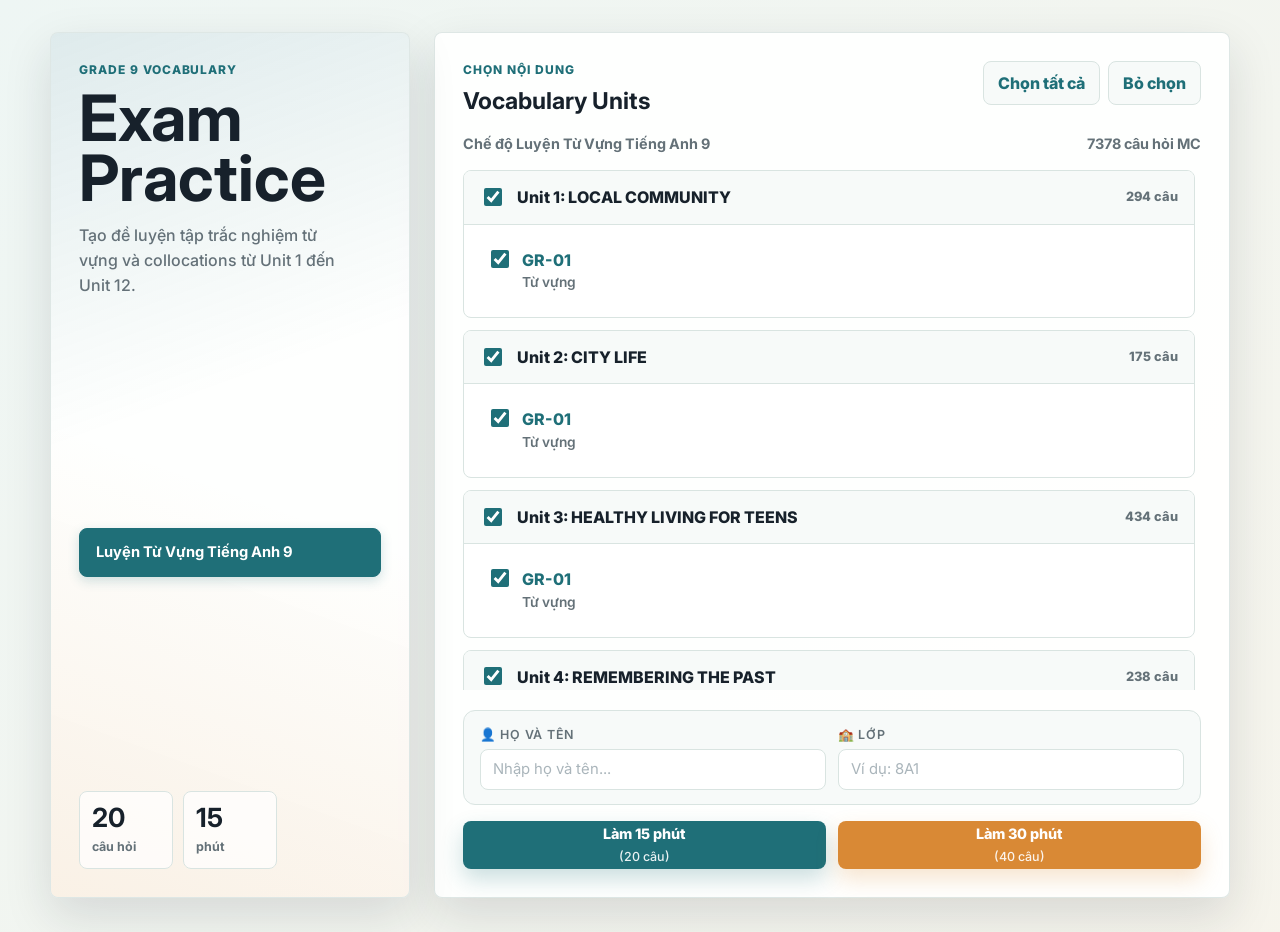
==== index.html @ fa576ea7 "Add files via upload" ====
<!DOCTYPE html>
<html lang="vi" translate="no">
<head>
    <meta charset="UTF-8">
    <meta name="viewport" content="width=device-width, initial-scale=1.0">
    <meta name="google" content="notranslate">
    <title>Exam Practice</title>
    <link rel="preconnect" href="https://fonts.googleapis.com">
    <link rel="preconnect" href="https://fonts.gstatic.com" crossorigin>
    <link href="https://fonts.googleapis.com/css2?family=Inter:wght@400;500;600;700;800&display=swap" rel="stylesheet">
    <link rel="stylesheet" href="style.css?v=20260519-round-scoring-v2">
</head>
<body>
    <main class="app-shell">
        <section class="brand-panel">
            <div>
                <p id="brand-eyebrow" class="eyebrow">Grade 8 English</p>
                <h1>Exam Practice</h1>
                <p id="brand-subtitle" class="subtitle">Đang tải cấu hình bộ đề...</p>
            </div>
            
            <div id="dataset-selector" class="mode-selector">
                <!-- Nút chọn bộ đề sẽ được render tự động bằng JS -->
            </div>
            
            <div class="stats-strip" aria-label="Thông tin đề luyện tập">
                <div>
                    <strong id="stat-questions">20</strong>
                    <span>câu hỏi</span>
                </div>
                <div id="reading-stat">
                    <strong id="stat-readings">2</strong>
                    <span>bài đọc</span>
                </div>
                <div>
                    <strong id="stat-duration">15</strong>
                    <span>phút</span>
                </div>
            </div>
        </section>



        <section class="workspace-panel">
            <div id="setup-screen" class="screen setup-screen">
                <div class="panel-heading">
                    <div>
                        <p class="eyebrow">Chọn nội dung</p>
                        <h2 id="setup-title">Grammar Points</h2>
                    </div>
                    <div class="selection-actions" aria-label="Thao tác chọn nhanh">
                        <button id="select-all-btn" class="ghost-btn" type="button">Chọn tất cả</button>
                        <button id="clear-all-btn" class="ghost-btn" type="button">Bỏ chọn</button>
                    </div>
                </div>

                <div class="selection-summary">
                    <span id="selection-count">Đang tải danh sách...</span>
                    <span id="question-pool-count"></span>
                </div>

                <div id="unified-selector" class="unified-selector" aria-live="polite"></div>

                <div class="student-info-form">
                    <div class="student-info-field">
                        <label for="student-name">👤 Họ và tên</label>
                        <input type="text" id="student-name" placeholder="Nhập họ và tên..." autocomplete="off" maxlength="80">
                    </div>
                    <div class="student-info-field">
                        <label for="student-class">🏫 Lớp</label>
                        <input type="text" id="student-class" placeholder="Ví dụ: 8A1" autocomplete="off" maxlength="20">
                    </div>
                </div>

                <div style="display: flex; gap: 12px; margin-top: 16px; width: 100%;">
                    <button id="start-15-btn" class="primary-btn" type="button" style="flex: 1; padding: 0 10px; font-size: 0.9rem; min-height: 48px; border-radius: 8px; font-weight: 800;">Làm 15 phút<br><span style="font-size: 0.78rem; font-weight: 500; opacity: 0.9;">(20 câu)</span></button>
                    <button id="start-30-btn" class="primary-btn" type="button" style="flex: 1; padding: 0 10px; font-size: 0.9rem; min-height: 48px; border-radius: 8px; font-weight: 800; background: var(--accent); box-shadow: 0 10px 22px rgb(217 137 53 / 0.23);">Làm 30 phút<br><span style="font-size: 0.78rem; font-weight: 500; opacity: 0.9;">(40 câu)</span></button>
                </div>
            </div>

            <div id="exam-screen" class="screen exam-screen" hidden>
                <div class="exam-topbar">
                    <div>
                        <p class="eyebrow">Đang làm bài</p>
                        <h2 id="exam-title">Làm bài</h2>
                    </div>
                    <div class="exam-status">
                        <div id="timer-badge" class="timer-badge">20:00</div>
                        <div id="answered-badge" class="answered-badge">0/20 đã trả lời</div>
                    </div>
                </div>

                <div class="progress-bar" aria-hidden="true">
                    <div id="progress-fill" class="progress-fill"></div>
                </div>

                <div id="question-nav" class="question-nav" aria-label="Danh sách câu hỏi"></div>

                <article id="reading-area" class="reading-context" hidden></article>

                <article class="question-card">
                    <p id="question-meta" class="question-meta"></p>
                    <div id="question-instruction" style="font-style: italic; color: #4b5563; margin-bottom: 15px; font-weight: 500; display: none;"></div>
                    <h3 id="question-text" class="question-text">Loading question...</h3>
                    <img id="question-img" style="max-width: 100%; border-radius: 8px; margin: 15px 0; display: none;" />
                    <div id="options-list" class="options-list"></div>
                </article>

                <div class="nav-footer">
                    <button id="prev-btn" class="secondary-btn" type="button">Previous</button>
                    <div id="q-counter" class="q-counter" aria-hidden="true">1 / 20</div>
                    <button id="next-btn" class="secondary-btn" type="button">Next</button>
                    <button id="submit-btn" class="primary-btn submit-btn" type="button" hidden>Nộp bài</button>
                </div>
            </div>

            <div id="result-screen" class="screen result-screen" hidden>
                <div class="result-hero">
                    <p class="eyebrow">Kết quả</p>
                    <h2>Exam Completed</h2>

                    <div id="result-student-card" class="result-student-card">
                        <div class="result-student-row">
                            <span class="result-student-icon">👤</span>
                            <span id="result-student-name" class="result-student-value">—</span>
                        </div>
                        <div class="result-student-row">
                            <span class="result-student-icon">🏫</span>
                            <span id="result-student-class" class="result-student-value">—</span>
                        </div>
                        <div class="result-meta-row">
                            <span id="result-datetime">—</span>
                            <span class="result-sep">·</span>
                            <span>Thời gian làm bài: <strong id="result-duration">—</strong></span>
                        </div>
                    </div>

                    <div class="score-circle">
                        <span id="final-score" class="score-value">0</span>
                        <span id="score-label-text" class="score-label">Đúng 0 câu</span>
                    </div>
                    <div id="result-attempt-summary" class="result-attempt-summary" aria-live="polite"></div>
                    <p id="result-msg" class="result-msg"></p>
                    <button id="new-exam-btn" class="primary-btn" type="button">Làm đề mới</button>
                </div>

                <section class="review-section">
                    <div class="panel-heading">
                        <div>
                            <p class="eyebrow">Xem lại</p>
                            <h2>Đáp án và giải thích</h2>
                        </div>
                    </div>
                    <div id="review-list" class="review-list"></div>
                </section>
            </div>
        </section>
    </main>

    <!-- Modal Cảnh báo gian lận (Tab switch detection warning) -->
    <div id="cheat-modal" class="modal-overlay" style="display: none;">
        <div class="modal-card">
            <div class="modal-icon">⚠️</div>
            <h2>Phát hiện chuyển Tab!</h2>
            <p>Hệ thống phát hiện bạn đã rời khỏi màn hình làm bài thi.</p>
            <p class="modal-sub">Để bảo đảm tính khách quan, bài thi hiện tại đã bị hủy. Nhấn nút bên dưới để nhận đề thi mới.</p>
            <button id="cheat-reset-btn" class="primary-btn" type="button" style="width: 100%; min-height: 48px; font-weight: 800;">Bốc đề mới & Làm lại</button>
        </div>
    </div>

    <script src="app.js?v=20260519-round-scoring-v2"></script>
</body>
</html>
---- style.css ----
:root {
    --bg: #eef6f4;
    --surface: #ffffff;
    --surface-soft: #f7faf9;
    --ink: #17212b;
    --muted: #647178;
    --primary: #1f6f78;
    --primary-dark: #15555c;
    --accent: #d98935;
    --success: #16865c;
    --danger: #c24135;
    --border: #d9e4e1;
    --shadow: 0 18px 48px rgb(23 33 43 / 0.13);
}

* {
    box-sizing: border-box;
}

u {
    text-decoration: underline;
    text-underline-offset: 3px;
}

body {
    margin: 0;
    min-height: 100vh;
    font-family: Inter, system-ui, -apple-system, BlinkMacSystemFont, "Segoe UI", sans-serif;
    background:
        linear-gradient(135deg, rgb(238 246 244 / 0.92), rgb(247 244 235 / 0.88)),
        var(--bg);
    color: var(--ink);
    line-height: 1.55;
    -webkit-text-size-adjust: 100%;
}

button,
input {
    font: inherit;
}

button {
    border: 0;
}

.app-shell {
    width: min(1180px, calc(100% - 32px));
    margin: 32px auto;
    display: grid;
    grid-template-columns: minmax(280px, 360px) minmax(0, 1fr);
    gap: 24px;
}

.brand-panel,
.workspace-panel {
    background: rgb(255 255 255 / 0.92);
    border: 1px solid rgb(217 228 225 / 0.86);
    box-shadow: var(--shadow);
}

.brand-panel {
    position: sticky;
    top: 24px;
    min-height: 560px;
    border-radius: 8px;
    padding: 28px;
    display: flex;
    flex-direction: column;
    justify-content: space-between;
    overflow: hidden;
}

.brand-panel::before {
    content: "";
    position: absolute;
    inset: 0;
    background:
        linear-gradient(160deg, rgb(31 111 120 / 0.14), transparent 42%),
        linear-gradient(20deg, rgb(217 137 53 / 0.12), transparent 48%);
    pointer-events: none;
}

.brand-panel > * {
    position: relative;
}

.eyebrow {
    margin: 0 0 8px;
    color: var(--primary);
    font-size: 0.75rem;
    font-weight: 800;
    letter-spacing: 0.08em;
    text-transform: uppercase;
}

h1,
h2,
h3,
p {
    margin-top: 0;
}

h1 {
    margin-bottom: 14px;
    font-size: clamp(2.4rem, 5vw, 4rem);
    line-height: 0.95;
    letter-spacing: 0;
}

h2 {
    margin-bottom: 0;
    font-size: 1.45rem;
    line-height: 1.2;
}

.subtitle {
    max-width: 28ch;
    color: var(--muted);
    font-weight: 500;
}

.stats-strip {
    display: grid;
    grid-template-columns: repeat(3, 1fr);
    gap: 10px;
}

.stats-strip div {
    border: 1px solid var(--border);
    background: rgb(255 255 255 / 0.72);
    border-radius: 8px;
    padding: 12px;
}

.stats-strip strong {
    display: block;
    font-size: 1.65rem;
    line-height: 1;
}

.stats-strip span {
    display: block;
    margin-top: 6px;
    color: var(--muted);
    font-size: 0.78rem;
    font-weight: 700;
}

.workspace-panel {
    border-radius: 8px;
    min-height: 640px;
}

.screen {
    padding: 28px;
}

.panel-heading,
.exam-topbar {
    display: flex;
    align-items: flex-start;
    justify-content: space-between;
    gap: 18px;
    margin-bottom: 18px;
}

.selection-actions {
    display: flex;
    gap: 8px;
    flex-wrap: wrap;
    justify-content: flex-end;
}

.ghost-btn,
.secondary-btn,
.primary-btn {
    min-height: 44px;
    border-radius: 8px;
    cursor: pointer;
    font-weight: 800;
    transition: transform 0.18s ease, box-shadow 0.18s ease, background 0.18s ease, border-color 0.18s ease;
}

.ghost-btn {
    padding: 0 14px;
    background: var(--surface-soft);
    color: var(--primary);
    border: 1px solid var(--border);
}

.secondary-btn {
    padding: 0 18px;
    color: var(--ink);
    background: var(--surface);
    border: 1px solid var(--border);
}

.primary-btn {
    width: 100%;
    padding: 0 22px;
    color: #fff;
    background: var(--primary);
    box-shadow: 0 10px 22px rgb(31 111 120 / 0.23);
}

.primary-btn:disabled {
    cursor: not-allowed;
    opacity: 0.6;
}

.primary-btn:hover,
.secondary-btn:hover,
.ghost-btn:hover {
    transform: translateY(-1px);
}

.primary-btn:hover {
    background: var(--primary-dark);
}

.mode-selector {
    display: grid;
    grid-template-columns: 1fr;
    gap: 10px;
    margin-top: 1.5rem;
    margin-bottom: 1.5rem;
    width: 100%;
}

.dataset-btn {
    width: 100%;
    padding: 12px 16px;
    font-size: 0.92rem;
    font-weight: 700;
    text-align: left;
    border-radius: 8px;
    border: 1px solid var(--border);
    background: var(--surface);
    color: var(--ink);
    cursor: pointer;
    transition: all 0.2s cubic-bezier(0.4, 0, 0.2, 1);
    box-shadow: 0 2px 4px rgb(0 0 0 / 0.02);
}

.dataset-btn:hover {
    background: var(--surface-soft);
    border-color: var(--primary);
    transform: translateX(3px) !important;
}

.dataset-btn.active {
    background: var(--primary) !important;
    color: #ffffff !important;
    border-color: var(--primary) !important;
    box-shadow: 0 4px 12px rgb(31 111 120 / 0.2) !important;
}

#start-30-btn:hover {
    background: #c37624 !important;
}

.selection-summary {
    display: flex;
    align-items: center;
    justify-content: space-between;
    gap: 12px;
    margin-bottom: 14px;
    color: var(--muted);
    font-size: 0.9rem;
    font-weight: 700;
}

.unified-selector {
    max-height: 520px;
    overflow-y: auto;
    display: grid;
    gap: 12px;
    margin-bottom: 18px;
    padding-right: 6px;
}

.unit-group {
    border: 1px solid var(--border);
    border-radius: 8px;
    background: var(--surface);
    overflow: hidden;
}

.unit-header {
    display: grid;
    grid-template-columns: auto 1fr auto;
    gap: 12px;
    align-items: center;
    padding: 14px 16px;
    background: var(--surface-soft);
    border-bottom: 1px solid var(--border);
}

.unit-title {
    font-weight: 800;
}

.unit-count {
    color: var(--muted);
    font-size: 0.8rem;
    font-weight: 800;
}

.gr-list {
    display: grid;
    grid-template-columns: repeat(2, minmax(0, 1fr));
    gap: 8px;
    padding: 12px;
}

.checkbox-item {
    display: grid;
    grid-template-columns: auto 1fr;
    gap: 10px;
    align-items: start;
    min-height: 52px;
    padding: 10px;
    border: 1px solid transparent;
    border-radius: 8px;
    cursor: pointer;
}

.checkbox-item:hover {
    background: #f5faf8;
    border-color: var(--border);
}

.checkbox-item input,
.unit-header input {
    width: 18px;
    height: 18px;
    margin-top: 2px;
    accent-color: var(--primary);
    cursor: pointer;
}

.gr-code {
    color: var(--primary);
    font-weight: 800;
}

.gr-name {
    display: block;
    color: var(--muted);
    font-size: 0.86rem;
    font-weight: 600;
}

.exam-screen[hidden],
.result-screen[hidden],
.reading-context[hidden],
.submit-btn[hidden] {
    display: none;
}

.answered-badge {
    flex: 0 0 auto;
    min-height: 40px;
    display: grid;
    place-items: center;
    padding: 0 14px;
    border-radius: 8px;
    background: #fff4e7;
    color: #935719;
    font-weight: 800;
}

.exam-status {
    display: flex;
    align-items: center;
    justify-content: flex-end;
    gap: 8px;
    flex-wrap: wrap;
}

.timer-badge {
    min-height: 40px;
    display: grid;
    place-items: center;
    padding: 0 14px;
    border-radius: 8px;
    background: #eaf6f4;
    color: var(--primary);
    font-weight: 900;
    font-variant-numeric: tabular-nums;
}

.timer-badge.timer-warning {
    background: #fff0ef;
    color: var(--danger);
}

.progress-bar {
    height: 10px;
    overflow: hidden;
    border-radius: 999px;
    background: #e6eeec;
}

.progress-fill {
    width: 0%;
    height: 100%;
    border-radius: inherit;
    background: linear-gradient(90deg, var(--primary), var(--accent));
    transition: width 0.25s ease;
}

.question-nav {
    display: none;
}

.question-nav-btn {
    flex: 0 0 44px;
    width: 44px;
    min-height: 44px;
    aspect-ratio: auto;
    border-radius: 8px;
    border: 1px solid var(--border);
    background: var(--surface);
    color: var(--muted);
    cursor: pointer;
    font-weight: 800;
    scroll-snap-align: center;
}

.question-nav-btn.active {
    background: var(--primary);
    color: #fff;
    border-color: var(--primary);
}

.question-nav-btn.answered:not(.active) {
    background: #e9f7f0;
    color: var(--success);
    border-color: #bfe8d5;
}

.question-nav-btn.bonus {
    border-style: dashed;
}

.reading-context {
    margin-bottom: 18px;
    padding: 16px;
    border-radius: 8px;
    border: 1px solid #eed9bd;
    background: #fff8ee;
    max-width: 100%;
    overflow-x: hidden;
}

.reading-context h3 {
    margin-bottom: 8px;
    font-size: 1rem;
}

.reading-context p {
    margin-bottom: 0;
    white-space: pre-wrap;
    color: #4c4033;
    overflow-wrap: anywhere;
    word-break: break-word;
}

.question-card {
    border: 1px solid var(--border);
    border-radius: 8px;
    padding: 22px;
    background: var(--surface);
    max-width: 100%;
    overflow-x: hidden;
}

.question-meta {
    margin-bottom: 8px;
    color: var(--muted);
    font-size: 0.85rem;
    font-weight: 800;
}

.question-text {
    margin-bottom: 18px;
    font-size: 1.25rem;
    overflow-wrap: anywhere;
}

.options-list {
    display: grid;
    gap: 10px;
}

.option-btn {
    width: 100%;
    display: grid;
    grid-template-columns: 40px 1fr;
    gap: 12px;
    align-items: center;
    min-height: 58px;
    padding: 10px 14px;
    border-radius: 8px;
    border: 1px solid var(--border);
    background: var(--surface-soft);
    color: var(--ink);
    text-align: left;
    cursor: pointer;
    -webkit-tap-highlight-color: transparent;
}

.option-btn:hover {
    border-color: var(--primary);
    background: #f1faf8;
}

.option-btn.selected {
    border-color: var(--primary);
    background: #eaf6f4;
    box-shadow: 0 0 0 2px rgb(31 111 120 / 0.12);
}

.option-label {
    width: 34px;
    height: 34px;
    display: grid;
    place-items: center;
    border-radius: 999px;
    background: #e4ecea;
    color: var(--primary);
    font-weight: 900;
}

.option-btn.selected .option-label {
    background: var(--primary);
    color: #fff;
}

.nav-footer {
    display: grid;
    grid-template-columns: minmax(110px, 1fr) auto minmax(110px, 1fr);
    gap: 12px;
    align-items: center;
    margin-top: 18px;
}

.q-counter {
    display: none;
}

.submit-btn {
    grid-column: 3;
}

.result-hero {
    text-align: center;
    padding-bottom: 28px;
    border-bottom: 1px solid var(--border);
}

.score-circle {
    width: 172px;
    height: 172px;
    display: flex;
    flex-direction: column;
    justify-content: center;
    align-items: center;
    gap: 4px;
    margin: 24px auto 16px;
    border-radius: 999px;
    border: 10px solid #dceee7;
    background: #f7fbfa;
    padding: 8px;
    box-sizing: border-box;
}

.score-value {
    font-size: 1.7rem;
    line-height: 1.1;
    font-weight: 900;
    color: var(--primary);
    text-align: center;
}

.score-label {
    color: var(--muted);
    font-size: 0.8rem;
    font-weight: 800;
    text-align: center;
}

.result-msg {
    color: var(--muted);
    font-weight: 700;
}

.result-attempt-summary {
    display: grid;
    gap: 8px;
    width: min(100%, 380px);
    margin: 0 auto 16px;
    text-align: left;
}

.result-attempt-summary div {
    display: flex;
    align-items: center;
    justify-content: space-between;
    gap: 12px;
    padding: 9px 12px;
    border: 1px solid var(--border);
    border-radius: 8px;
    background: var(--surface-soft);
}

.result-attempt-summary span {
    color: var(--muted);
    font-size: 0.86rem;
    font-weight: 700;
}

.result-attempt-summary strong {
    color: var(--primary);
    font-size: 0.95rem;
    font-weight: 900;
    text-align: right;
}

.score-ten {
    margin-bottom: 8px;
    color: var(--primary);
    font-size: 1.05rem;
    font-weight: 900;
}

.review-section {
    padding-top: 24px;
}

.review-list {
    display: grid;
    gap: 12px;
}

.review-item {
    border: 1px solid var(--border);
    border-radius: 8px;
    padding: 16px;
    background: var(--surface);
}

.review-item.correct {
    border-color: #bfe8d5;
}

.review-item.incorrect {
    border-color: #f1c2bd;
}

.review-item h3 {
    margin-bottom: 10px;
    font-size: 1rem;
}

.review-status {
    display: inline-flex;
    margin-bottom: 10px;
    padding: 4px 8px;
    border-radius: 999px;
    font-size: 0.78rem;
    font-weight: 900;
}

.review-item.correct .review-status {
    background: #e9f7f0;
    color: var(--success);
}

.review-item.incorrect .review-status {
    background: #fff0ef;
    color: var(--danger);
}

.review-item p {
    margin-bottom: 8px;
}

.review-item p:last-child {
    margin-bottom: 0;
}

.review-explain {
    color: var(--muted);
}

.review-reading {
    margin: 12px 0;
    padding: 12px;
    border: 1px solid #eed9bd;
    border-radius: 8px;
    background: #fff8ee;
}

.review-reading h4 {
    margin: 0 0 8px;
    font-size: 0.95rem;
}

.review-reading p {
    margin: 0;
    white-space: pre-wrap;
    color: #4c4033;
}

@media (max-width: 900px) {
    body.exam-active .brand-panel,
    body.result-active .brand-panel {
        display: none;
    }

    .app-shell {
        width: min(760px, calc(100% - 24px));
        grid-template-columns: 1fr;
        margin: 16px auto;
        gap: 14px;
    }

    .brand-panel {
        position: static;
        min-height: auto;
        display: grid;
        grid-template-columns: minmax(0, 1fr) minmax(260px, 320px);
        align-items: end;
        gap: 20px;
        padding: 24px;
    }

    h1 {
        max-width: 8ch;
        font-size: 3rem;
    }

    .subtitle {
        margin-bottom: 0;
    }

    .workspace-panel {
        min-height: auto;
    }

    .exam-screen.screen {
        padding: 20px 24px 92px;
        overflow-x: hidden;
    }

    .exam-topbar {
        display: grid;
        grid-template-columns: minmax(0, 1fr) auto;
        align-items: center;
        gap: 12px;
        margin-bottom: 12px;
    }

    .exam-topbar .eyebrow {
        margin-bottom: 4px;
        font-size: 0.66rem;
    }

    .exam-topbar h2 {
        font-size: 1.35rem;
    }

    .answered-badge,
    .timer-badge {
        min-height: 36px;
        padding: 0 12px;
        font-size: 0.9rem;
        white-space: nowrap;
    }

    .progress-bar {
        height: 8px;
    }

    .unified-selector {
        max-height: 58vh;
    }

    .question-nav {
        display: flex;
        grid-template-columns: none;
        overflow-x: auto;
        overscroll-behavior-x: contain;
        scroll-snap-type: x proximity;
        gap: 8px;
        margin: 12px 0;
        padding: 0 0 4px;
        scrollbar-width: none;
    }

    .question-nav::-webkit-scrollbar {
        display: none;
    }

    .question-nav-btn {
        flex: 0 0 44px;
        width: 44px;
        min-height: 44px;
        aspect-ratio: auto;
        scroll-snap-align: center;
    }

    .reading-context {
        margin-bottom: 12px;
        padding: 12px 14px;
        overflow-y: visible;
        font-size: 0.92rem;
        line-height: 1.48;
    }

    .reading-context h3 {
        margin-bottom: 6px;
        font-size: 0.95rem;
    }

    .question-card {
        padding: 16px;
    }

    .question-meta {
        margin-bottom: 6px;
        font-size: 0.78rem;
    }

    .question-text {
        margin-bottom: 14px;
        font-size: 1.1rem;
        line-height: 1.38;
    }

    .options-list {
        gap: 8px;
    }

    .option-btn {
        grid-template-columns: 36px 1fr;
        min-height: 52px;
        padding: 8px 12px;
        gap: 10px;
    }

    .option-label {
        width: 30px;
        height: 30px;
    }

    .nav-footer {
        position: fixed;
        bottom: 0;
        left: max(12px, calc((100vw - 760px) / 2));
        right: max(12px, calc((100vw - 760px) / 2));
        z-index: 4;
        grid-template-columns: minmax(90px, 1fr) auto minmax(90px, 1fr);
        margin: 0;
        padding: 10px 24px calc(10px + env(safe-area-inset-bottom));
        background: rgb(255 255 255 / 0.96);
        border-top: 1px solid var(--border);
        border-left: 1px solid var(--border);
        border-right: 1px solid var(--border);
        border-radius: 8px 8px 0 0;
        backdrop-filter: blur(10px);
    }

    .q-counter {
        min-width: 58px;
        text-align: center;
    }
}

@media (max-width: 640px) {
    .app-shell {
        width: 100%;
        margin: 0;
        gap: 0;
    }

    .brand-panel,
    .workspace-panel {
        border-radius: 0;
        border-left: 0;
        border-right: 0;
    }

    .brand-panel,
    .screen {
        padding: 18px 20px;
    }

    .brand-panel {
        display: grid;
        grid-template-columns: 1fr;
        gap: 16px;
        min-height: auto;
        box-shadow: none;
    }

    .workspace-panel {
        box-shadow: none;
    }

    .eyebrow {
        font-size: 0.68rem;
    }

    h1 {
        max-width: none;
        margin-bottom: 10px;
        font-size: 2.35rem;
        line-height: 1;
    }

    h2 {
        font-size: 1.35rem;
    }

    .subtitle {
        max-width: 34ch;
        margin-bottom: 0;
        font-size: 0.95rem;
    }

    .panel-heading,
    .exam-topbar,
    .selection-summary {
        display: grid;
    }

    .panel-heading,
    .exam-topbar {
        gap: 12px;
        margin-bottom: 14px;
    }

    .selection-actions {
        display: grid;
        grid-template-columns: 1fr 1fr;
        justify-content: stretch;
    }

    .selection-actions .ghost-btn {
        width: 100%;
        padding: 0 10px;
        white-space: normal;
    }

    .stats-strip {
        grid-template-columns: repeat(3, minmax(0, 1fr));
        gap: 8px;
    }

    .stats-strip div {
        min-width: 0;
        padding: 10px;
    }

    .stats-strip strong {
        font-size: 1.55rem;
    }

    .stats-strip span {
        font-size: 0.75rem;
        overflow-wrap: anywhere;
    }

    .gr-list {
        grid-template-columns: 1fr;
    }

    .selection-summary {
        gap: 6px;
        font-size: 0.86rem;
    }

    .unified-selector {
        max-height: none;
        overflow: visible;
        padding-right: 0;
        gap: 10px;
    }

    .unit-header {
        grid-template-columns: auto 1fr;
        padding: 12px;
        gap: 10px;
    }

    .unit-count {
        grid-column: 2;
    }

    .checkbox-item {
        min-height: 48px;
        padding: 10px 8px;
    }

    .primary-btn,
    .secondary-btn,
    .ghost-btn {
        min-height: 48px;
    }

    #start-btn {
        position: sticky;
        bottom: 12px;
        z-index: 5;
        margin-top: 6px;
    }

    .setup-screen {
        padding-bottom: 88px;
    }

    .exam-screen.screen {
        padding: 12px 14px 82px;
    }

    .exam-topbar {
        grid-template-columns: 1fr;
        gap: 8px;
        margin-bottom: 10px;
    }

    .exam-topbar h2 {
        font-size: 1.25rem;
    }

    .exam-status {
        justify-content: flex-start;
    }

    .answered-badge,
    .timer-badge {
        width: auto;
        justify-self: start;
        min-height: 34px;
        padding: 0 10px;
        font-size: 0.86rem;
    }

    .progress-bar {
        height: 7px;
    }

    .question-nav {
        gap: 7px;
        margin: 10px -2px 12px;
        max-width: calc(100vw - 24px);
    }

    .question-nav-btn {
        flex-basis: 40px;
        width: 40px;
        min-height: 40px;
        border-radius: 7px;
    }

    .reading-context {
        margin-bottom: 10px;
        padding: 10px 12px;
        font-size: 0.88rem;
        line-height: 1.42;
    }

    .reading-context h3 {
        font-size: 0.9rem;
    }

    .question-card {
        padding: 12px;
    }

    .question-meta {
        margin-bottom: 4px;
        font-size: 0.76rem;
    }

    .question-text {
        margin-bottom: 10px;
        font-size: 1rem;
        line-height: 1.35;
    }

    .option-btn {
        grid-template-columns: 32px 1fr;
        min-height: 48px;
        padding: 8px 10px;
        gap: 8px;
    }

    .option-label {
        width: 28px;
        height: 28px;
        font-size: 0.82rem;
    }

    .nav-footer {
        grid-template-columns: minmax(86px, 1fr) auto minmax(86px, 1fr);
        position: fixed;
        bottom: 0;
        left: 0;
        right: 0;
        z-index: 4;
        gap: 8px;
        margin: 0;
        padding: 8px 14px calc(8px + env(safe-area-inset-bottom));
        background: rgb(255 255 255 / 0.96);
        border-top: 1px solid var(--border);
        border-left: 0;
        border-right: 0;
        border-radius: 0;
        backdrop-filter: blur(10px);
    }

    .q-counter {
        grid-column: auto;
        grid-row: auto;
        min-width: 52px;
        text-align: center;
        font-size: 0.9rem;
    }

    .submit-btn {
        grid-column: 3;
    }

    .score-circle {
        width: 136px;
        height: 136px;
        border-width: 8px;
    }

    .score-value {
        font-size: 2.75rem;
    }

    .review-item {
        padding: 14px;
    }
}

@media (max-width: 380px) {
    .brand-panel,
    .screen {
        padding-left: 16px;
        padding-right: 16px;
    }

    h1 {
        font-size: 2.1rem;
    }

    .question-nav {
        gap: 6px;
    }

    .question-nav-btn {
        flex-basis: 38px;
        width: 38px;
        min-height: 38px;
    }

    .nav-footer {
        margin-left: -14px;
        margin-right: -14px;
        padding-left: 14px;
        padding-right: 14px;
    }
}

/* Cấm bôi đen văn bản trong phòng thi để chống sao chép đề */
body.exam-active {
    user-select: none !important;
    -webkit-user-select: none !important;
    -moz-user-select: none !important;
    -ms-user-select: none !important;
}

/* Modal cảnh báo gian lận cao cấp */
.modal-overlay {
    position: fixed;
    top: 0;
    left: 0;
    width: 100%;
    height: 100%;
    background: rgba(15, 23, 42, 0.75);
    backdrop-filter: blur(12px);
    z-index: 9999;
    display: none;
    align-items: center;
    justify-content: center;
    animation: modalFadeIn 0.3s ease forwards;
}

.modal-card {
    background: var(--surface);
    border: 1px solid var(--border);
    border-radius: 16px;
    padding: 36px 32px;
    max-width: 460px;
    width: calc(100% - 32px);
    text-align: center;
    box-shadow: 0 25px 50px -12px rgb(0 0 0 / 0.4);
    animation: modalScaleUp 0.35s cubic-bezier(0.34, 1.56, 0.64, 1) forwards;
}

.modal-icon {
    font-size: 3.8rem;
    margin-bottom: 16px;
    animation: modalPulse 1.8s infinite ease-in-out;
}

.modal-card h2 {
    color: var(--danger) !important;
    font-size: 1.65rem;
    font-weight: 800;
    margin-bottom: 12px;
    letter-spacing: -0.02em;
}

.modal-card p {
    color: var(--ink);
    font-size: 0.98rem;
    line-height: 1.55;
    margin-bottom: 10px;
}

.modal-card p.modal-sub {
    color: var(--muted);
    font-size: 0.88rem;
    margin-bottom: 26px;
}

@keyframes modalFadeIn {
    from { opacity: 0; }
    to { opacity: 1; }
}

@keyframes modalScaleUp {
    from { transform: scale(0.92); opacity: 0; }
    to { transform: scale(1); opacity: 1; }
}

@keyframes modalPulse {
    0% { transform: scale(1); }
    50% { transform: scale(1.08); }
    100% { transform: scale(1); }
}

/* ===== STUDENT INFO FORM (Setup Screen) ===== */
.student-info-form {
    display: flex;
    gap: 12px;
    margin-top: 20px;
    width: 100%;
    background: var(--surface-soft);
    border: 1.5px solid var(--border);
    border-radius: 12px;
    padding: 14px 16px;
    flex-wrap: wrap;
}

.student-info-field {
    flex: 1;
    min-width: 130px;
    display: flex;
    flex-direction: column;
    gap: 5px;
}

.student-info-field label {
    font-size: 0.78rem;
    font-weight: 600;
    color: var(--muted);
    text-transform: uppercase;
    letter-spacing: 0.06em;
}

.student-info-field input {
    width: 100%;
    border: 1.5px solid var(--border);
    border-radius: 8px;
    padding: 8px 12px;
    font-size: 0.93rem;
    font-weight: 500;
    color: var(--ink);
    background: var(--surface);
    transition: border-color 0.18s, box-shadow 0.18s;
    outline: none;
}

.student-info-field input:focus {
    border-color: var(--primary);
    box-shadow: 0 0 0 3px rgb(31 111 120 / 0.12);
}

.student-info-field input::placeholder {
    color: #aab5bb;
    font-weight: 400;
}

/* ===== RESULT STUDENT CARD (Result Screen) ===== */
.result-student-card {
    background: var(--surface-soft);
    border: 1.5px solid var(--border);
    border-radius: 14px;
    padding: 14px 20px;
    margin: 16px 0 4px;
    width: 100%;
    max-width: 380px;
    display: flex;
    flex-direction: column;
    gap: 8px;
    text-align: left;
}

.result-student-row {
    display: flex;
    align-items: center;
    gap: 10px;
}

.result-student-icon {
    font-size: 1rem;
    flex-shrink: 0;
}

.result-student-value {
    font-size: 0.97rem;
    font-weight: 600;
    color: var(--ink);
}

.result-meta-row {
    display: flex;
    align-items: center;
    gap: 7px;
    font-size: 0.82rem;
    color: var(--muted);
    border-top: 1px solid var(--border);
    padding-top: 8px;
    margin-top: 2px;
    flex-wrap: wrap;
}

.result-sep {
    opacity: 0.4;
}

.result-meta-row strong {
    color: var(--primary);
    font-weight: 700;
}

.question-nav {
    display: none !important;
}
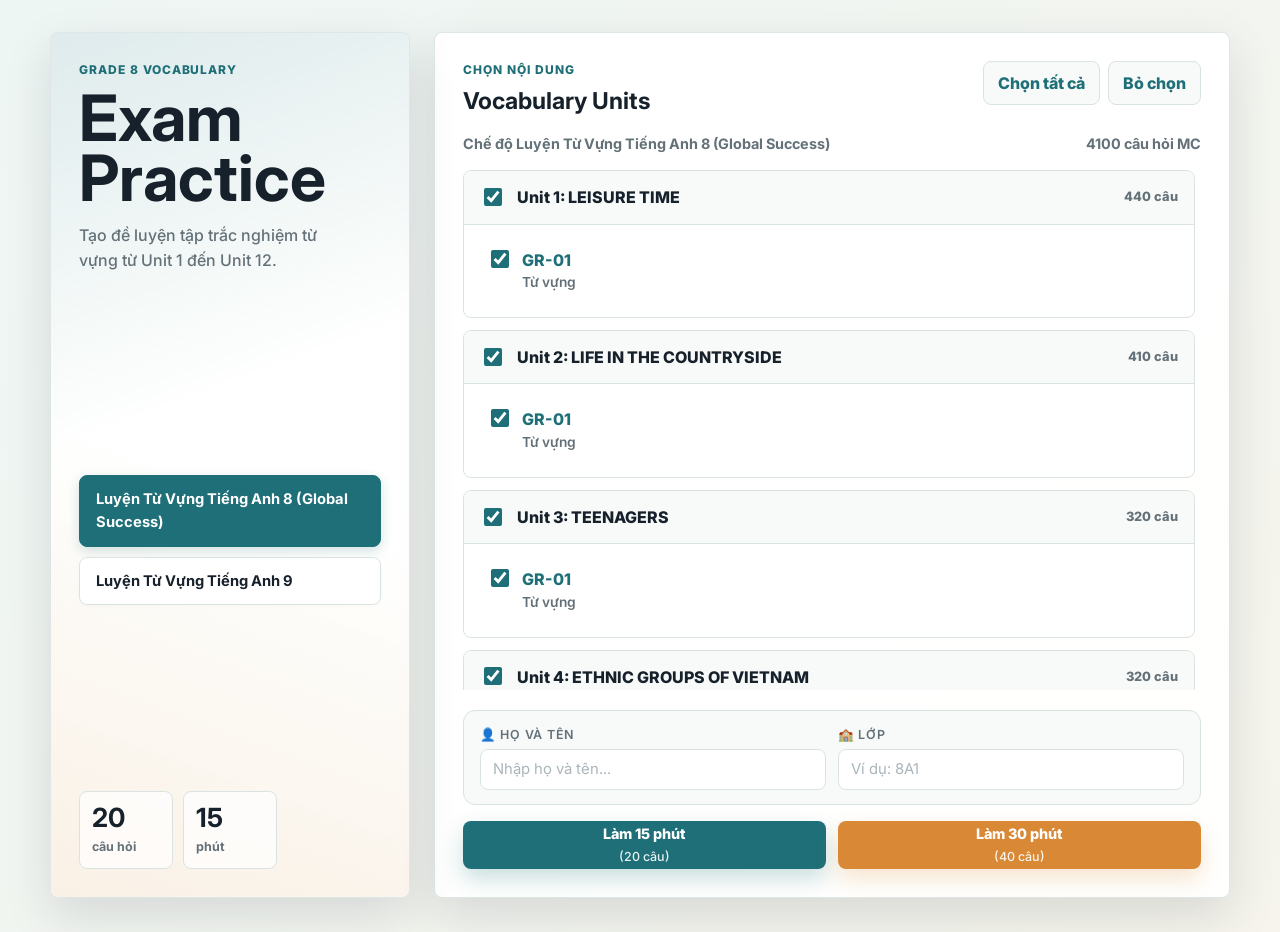
==== commit f8500ac4: "Add files via upload" ====
--- a/index.html
+++ b/index.html
@@ -8,7 +8,7 @@
     <link rel="preconnect" href="https://fonts.googleapis.com">
     <link rel="preconnect" href="https://fonts.gstatic.com" crossorigin>
     <link href="https://fonts.googleapis.com/css2?family=Inter:wght@400;500;600;700;800&display=swap" rel="stylesheet">
-    <link rel="stylesheet" href="style.css?v=20260519-round-scoring-v2">
+    <link rel="stylesheet" href="style.css?v=20260524-question-explanation-v12">
 </head>
 <body>
     <main class="app-shell">
@@ -109,7 +109,7 @@
                 <div class="nav-footer">
                     <button id="prev-btn" class="secondary-btn" type="button">Previous</button>
                     <div id="q-counter" class="q-counter" aria-hidden="true">1 / 20</div>
-                    <button id="next-btn" class="secondary-btn" type="button">Next</button>
+                    <button id="next-btn" class="secondary-btn next-btn" type="button">Câu tiếp theo</button>
                     <button id="submit-btn" class="primary-btn submit-btn" type="button" hidden>Nộp bài</button>
                 </div>
             </div>
@@ -128,12 +128,13 @@
                             <span class="result-student-icon">🏫</span>
                             <span id="result-student-class" class="result-student-value">—</span>
                         </div>
-                        <div class="result-meta-row">
-                            <span id="result-datetime">—</span>
-                            <span class="result-sep">·</span>
-                            <span>Thời gian làm bài: <strong id="result-duration">—</strong></span>
-                        </div>
-                    </div>
+                        <div class="result-meta-row">
+                            <span id="result-datetime">—</span>
+                            <span class="result-sep">·</span>
+                            <span>Thời gian làm bài: <strong id="result-duration">—</strong></span>
+                        </div>
+                        <div id="result-unit-list" class="result-unit-list"></div>
+                    </div>
 
                     <div class="score-circle">
                         <span id="final-score" class="score-value">0</span>
@@ -161,13 +162,13 @@
     <div id="cheat-modal" class="modal-overlay" style="display: none;">
         <div class="modal-card">
             <div class="modal-icon">⚠️</div>
-            <h2>Phát hiện chuyển Tab!</h2>
-            <p>Hệ thống phát hiện bạn đã rời khỏi màn hình làm bài thi.</p>
-            <p class="modal-sub">Để bảo đảm tính khách quan, bài thi hiện tại đã bị hủy. Nhấn nút bên dưới để nhận đề thi mới.</p>
-            <button id="cheat-reset-btn" class="primary-btn" type="button" style="width: 100%; min-height: 48px; font-weight: 800;">Bốc đề mới & Làm lại</button>
+            <h2>Phát hiện chuyển tab!</h2>
+            <p>Hệ thống phát hiện bạn đã rời khỏi màn hình làm bài thi.</p>
+            <p id="cheat-penalty-text" class="modal-sub">Bạn bị phạt thêm 1 câu vào đề. Hãy tiếp tục làm bài.</p>
+            <button id="cheat-reset-btn" class="primary-btn" type="button" style="width: 100%; min-height: 48px; font-weight: 800;">Tiếp tục làm bài</button>
         </div>
     </div>
 
-    <script src="app.js?v=20260519-round-scoring-v2"></script>
+    <script src="app.js?v=20260524-question-explanation-v12"></script>
 </body>
 </html>
--- a/style.css
+++ b/style.css
@@ -497,7 +497,7 @@
 .option-btn {
     width: 100%;
     display: grid;
-    grid-template-columns: 40px 1fr;
+    grid-template-columns: 40px minmax(0, 1fr) auto;
     gap: 12px;
     align-items: center;
     min-height: 58px;
@@ -522,6 +522,79 @@
     box-shadow: 0 0 0 2px rgb(31 111 120 / 0.12);
 }
 
+.option-btn.graded {
+    cursor: default;
+}
+
+.option-btn.graded:hover {
+    border-color: var(--border);
+    background: var(--surface-soft);
+}
+
+.option-btn.correct-answer {
+    border-color: #7ed6ab;
+    background: #e8f8ef;
+    color: #0f6b46;
+    box-shadow: 0 0 0 2px rgb(22 134 92 / 0.1);
+}
+
+.option-btn.correct-answer .option-label {
+    background: var(--success);
+    color: #fff;
+}
+
+.option-btn.wrong-answer {
+    border-color: #ef9a91;
+    background: #fff0ef;
+    color: #8d2b23;
+}
+
+.option-btn.wrong-answer .option-label {
+    background: var(--danger);
+    color: #fff;
+}
+
+.answer-marker {
+    justify-self: end;
+    padding: 5px 8px;
+    border-radius: 999px;
+    background: #dff4e9;
+    color: var(--success);
+    font-size: 0.76rem;
+    font-weight: 900;
+    white-space: nowrap;
+}
+
+.question-explanation {
+    margin-top: 14px;
+    padding: 14px 16px;
+    border: 1px solid #c9e3db;
+    border-left: 4px solid var(--primary);
+    border-radius: 8px;
+    background: #f0faf7;
+    color: var(--ink);
+}
+
+.question-explanation[hidden] {
+    display: none;
+}
+
+.question-explanation strong {
+    display: block;
+    margin-bottom: 6px;
+    color: var(--primary);
+    font-size: 0.88rem;
+    font-weight: 900;
+}
+
+.question-explanation p {
+    margin: 0;
+    color: #31434a;
+    font-size: 0.95rem;
+    line-height: 1.55;
+    overflow-wrap: anywhere;
+}
+
 .option-label {
     width: 34px;
     height: 34px;
@@ -552,6 +625,34 @@
 
 .submit-btn {
     grid-column: 3;
+}
+
+.next-btn {
+    color: #fff;
+    background: var(--accent);
+    border-color: var(--accent);
+    box-shadow: 0 10px 22px rgb(217 137 53 / 0.24);
+}
+
+.next-btn:hover {
+    background: #c37624;
+    border-color: #c37624;
+}
+
+.next-btn:disabled {
+    cursor: not-allowed;
+    opacity: 0.45;
+    color: #6f7a80;
+    background: #e2e8e6;
+    border-color: #d5dfdc;
+    box-shadow: none;
+    transform: none;
+}
+
+.next-btn:disabled:hover {
+    background: #e2e8e6;
+    border-color: #d5dfdc;
+    transform: none;
 }
 
 .result-hero {
@@ -845,10 +946,16 @@
     }
 
     .option-btn {
-        grid-template-columns: 36px 1fr;
+        grid-template-columns: 36px minmax(0, 1fr);
         min-height: 52px;
         padding: 8px 12px;
         gap: 10px;
+    }
+
+    .answer-marker {
+        grid-column: 2;
+        justify-self: start;
+        white-space: normal;
     }
 
     .option-label {
@@ -1093,7 +1200,7 @@
     }
 
     .option-btn {
-        grid-template-columns: 32px 1fr;
+        grid-template-columns: 32px minmax(0, 1fr);
         min-height: 48px;
         padding: 8px 10px;
         gap: 8px;
@@ -1363,6 +1470,29 @@
     font-weight: 700;
 }
 
+.result-unit-list {
+    display: grid;
+    gap: 6px;
+    border-top: 1px solid var(--border);
+    padding-top: 8px;
+    margin-top: 2px;
+}
+
+.result-unit-list span {
+    color: var(--muted);
+    font-size: 0.78rem;
+    font-weight: 800;
+    text-transform: uppercase;
+    letter-spacing: 0.06em;
+}
+
+.result-unit-list strong {
+    color: var(--ink);
+    font-size: 0.9rem;
+    line-height: 1.4;
+    font-weight: 700;
+}
+
 .question-nav {
     display: none !important;
 }
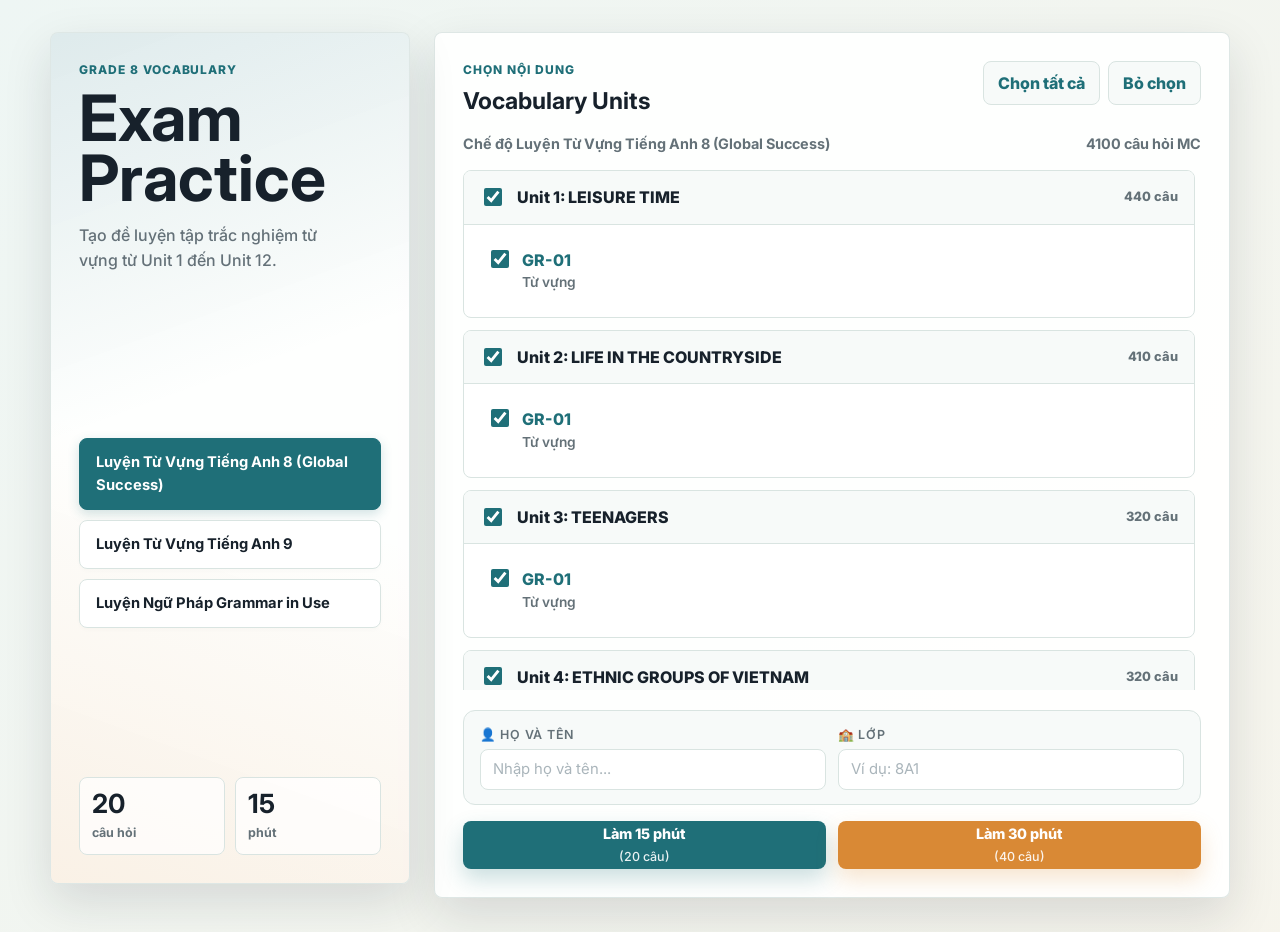
==== commit 2edf7e3d: "Add files via upload" ====
--- a/index.html
+++ b/index.html
@@ -1,133 +1,142 @@
-<!DOCTYPE html>
-<html lang="vi" translate="no">
-<head>
-    <meta charset="UTF-8">
-    <meta name="viewport" content="width=device-width, initial-scale=1.0">
-    <meta name="google" content="notranslate">
-    <title>Exam Practice</title>
-    <link rel="preconnect" href="https://fonts.googleapis.com">
-    <link rel="preconnect" href="https://fonts.gstatic.com" crossorigin>
-    <link href="https://fonts.googleapis.com/css2?family=Inter:wght@400;500;600;700;800&display=swap" rel="stylesheet">
-    <link rel="stylesheet" href="style.css?v=20260524-question-explanation-v12">
-</head>
-<body>
-    <main class="app-shell">
-        <section class="brand-panel">
-            <div>
-                <p id="brand-eyebrow" class="eyebrow">Grade 8 English</p>
-                <h1>Exam Practice</h1>
-                <p id="brand-subtitle" class="subtitle">Đang tải cấu hình bộ đề...</p>
-            </div>
-            
-            <div id="dataset-selector" class="mode-selector">
-                <!-- Nút chọn bộ đề sẽ được render tự động bằng JS -->
-            </div>
-            
-            <div class="stats-strip" aria-label="Thông tin đề luyện tập">
-                <div>
-                    <strong id="stat-questions">20</strong>
-                    <span>câu hỏi</span>
-                </div>
-                <div id="reading-stat">
-                    <strong id="stat-readings">2</strong>
-                    <span>bài đọc</span>
-                </div>
-                <div>
-                    <strong id="stat-duration">15</strong>
-                    <span>phút</span>
-                </div>
-            </div>
-        </section>
-
-
-
-        <section class="workspace-panel">
-            <div id="setup-screen" class="screen setup-screen">
-                <div class="panel-heading">
-                    <div>
-                        <p class="eyebrow">Chọn nội dung</p>
-                        <h2 id="setup-title">Grammar Points</h2>
-                    </div>
-                    <div class="selection-actions" aria-label="Thao tác chọn nhanh">
-                        <button id="select-all-btn" class="ghost-btn" type="button">Chọn tất cả</button>
-                        <button id="clear-all-btn" class="ghost-btn" type="button">Bỏ chọn</button>
-                    </div>
-                </div>
-
-                <div class="selection-summary">
-                    <span id="selection-count">Đang tải danh sách...</span>
-                    <span id="question-pool-count"></span>
-                </div>
-
-                <div id="unified-selector" class="unified-selector" aria-live="polite"></div>
-
-                <div class="student-info-form">
-                    <div class="student-info-field">
-                        <label for="student-name">👤 Họ và tên</label>
-                        <input type="text" id="student-name" placeholder="Nhập họ và tên..." autocomplete="off" maxlength="80">
-                    </div>
-                    <div class="student-info-field">
-                        <label for="student-class">🏫 Lớp</label>
-                        <input type="text" id="student-class" placeholder="Ví dụ: 8A1" autocomplete="off" maxlength="20">
-                    </div>
-                </div>
-
-                <div style="display: flex; gap: 12px; margin-top: 16px; width: 100%;">
-                    <button id="start-15-btn" class="primary-btn" type="button" style="flex: 1; padding: 0 10px; font-size: 0.9rem; min-height: 48px; border-radius: 8px; font-weight: 800;">Làm 15 phút<br><span style="font-size: 0.78rem; font-weight: 500; opacity: 0.9;">(20 câu)</span></button>
-                    <button id="start-30-btn" class="primary-btn" type="button" style="flex: 1; padding: 0 10px; font-size: 0.9rem; min-height: 48px; border-radius: 8px; font-weight: 800; background: var(--accent); box-shadow: 0 10px 22px rgb(217 137 53 / 0.23);">Làm 30 phút<br><span style="font-size: 0.78rem; font-weight: 500; opacity: 0.9;">(40 câu)</span></button>
-                </div>
-            </div>
-
-            <div id="exam-screen" class="screen exam-screen" hidden>
-                <div class="exam-topbar">
-                    <div>
-                        <p class="eyebrow">Đang làm bài</p>
+<!DOCTYPE html>
+<html lang="vi" translate="no">
+<head>
+    <meta charset="UTF-8">
+    <meta name="viewport" content="width=device-width, initial-scale=1.0">
+    <meta name="google" content="notranslate">
+    <title>Exam Practice</title>
+    <link rel="preconnect" href="https://fonts.googleapis.com">
+    <link rel="preconnect" href="https://fonts.gstatic.com" crossorigin>
+    <link href="https://fonts.googleapis.com/css2?family=Inter:wght@400;500;600;700;800&display=swap" rel="stylesheet">
+    <link rel="stylesheet" href="style.css">
+</head>
+<body>
+    <main class="app-shell">
+        <section class="brand-panel">
+            <div>
+                <p id="brand-eyebrow" class="eyebrow">Grade 8 English</p>
+                <h1>Exam Practice</h1>
+                <p id="brand-subtitle" class="subtitle">Đang tải cấu hình bộ đề...</p>
+            </div>
+            
+            <div id="dataset-selector" class="mode-selector">
+                <!-- Nút chọn bộ đề sẽ được render tự động bằng JS -->
+            </div>
+            
+            <div class="stats-strip" aria-label="Thông tin đề luyện tập">
+                <div>
+                    <strong id="stat-questions">20</strong>
+                    <span>câu hỏi</span>
+                </div>
+                <div id="reading-stat">
+                    <strong id="stat-readings">2</strong>
+                    <span>bài đọc</span>
+                </div>
+                <div>
+                    <strong id="stat-duration">15</strong>
+                    <span>phút</span>
+                </div>
+            </div>
+        </section>
+
+
+
+        <section class="workspace-panel">
+            <div id="setup-screen" class="screen setup-screen">
+                <div class="panel-heading">
+                    <div>
+                        <p class="eyebrow">Chọn nội dung</p>
+                        <h2 id="setup-title">Grammar Points</h2>
+                    </div>
+                    <div class="selection-actions" aria-label="Thao tác chọn nhanh">
+                        <button id="select-all-btn" class="ghost-btn" type="button">Chọn tất cả</button>
+                        <button id="clear-all-btn" class="ghost-btn" type="button">Bỏ chọn</button>
+                    </div>
+                </div>
+
+                <div class="selection-summary">
+                    <span id="selection-count">Đang tải danh sách...</span>
+                    <span id="question-pool-count"></span>
+                </div>
+
+                <div id="band-filter-container" class="band-filter-container" style="display: none; align-items: center; gap: 8px; margin: 12px 0 16px 0; padding: 10px 12px; background: var(--surface-soft); border: 1px solid var(--border); border-radius: 6px;">
+                    <span style="font-size: 0.85rem; font-weight: 600; color: var(--muted); display: flex; align-items: center; gap: 4px;">
+                        🎯 Độ khó / IELTS Band:
+                    </span>
+                    <select id="band-select" style="font-size: 0.85rem; font-weight: 600; padding: 6px 10px; border-radius: 6px; border: 1px solid var(--border); background: var(--surface); color: var(--ink); cursor: pointer; outline: none; transition: border-color 0.2s;">
+                        <option value="all">Tất cả (Hỗn hợp)</option>
+                    </select>
+                </div>
+
+                <div id="unified-selector" class="unified-selector" aria-live="polite"></div>
+
+                <div class="student-info-form">
+                    <div class="student-info-field">
+                        <label for="student-name">👤 Họ và tên</label>
+                        <input type="text" id="student-name" placeholder="Nhập họ và tên..." autocomplete="off" maxlength="80">
+                    </div>
+                    <div class="student-info-field">
+                        <label for="student-class">🏫 Lớp</label>
+                        <input type="text" id="student-class" placeholder="Ví dụ: 8A1" autocomplete="off" maxlength="20">
+                    </div>
+                </div>
+
+                <div id="start-btn" style="display: flex; gap: 12px; margin-top: 16px; width: 100%;">
+                    <button id="start-15-btn" class="primary-btn" type="button" style="flex: 1; padding: 0 10px; font-size: 0.9rem; min-height: 48px; border-radius: 8px; font-weight: 800;">Làm 15 phút<br><span style="font-size: 0.78rem; font-weight: 500; opacity: 0.9;">(20 câu)</span></button>
+                    <button id="start-30-btn" class="primary-btn" type="button" style="flex: 1; padding: 0 10px; font-size: 0.9rem; min-height: 48px; border-radius: 8px; font-weight: 800; background: var(--accent); box-shadow: 0 10px 22px rgb(217 137 53 / 0.23);">Làm 30 phút<br><span style="font-size: 0.78rem; font-weight: 500; opacity: 0.9;">(40 câu)</span></button>
+                </div>
+            </div>
+
+            <div id="exam-screen" class="screen exam-screen" hidden>
+                <div class="exam-topbar">
+                    <div>
+                        <p class="eyebrow">Đang làm bài</p>
                         <h2 id="exam-title">Làm bài</h2>
-                    </div>
-                    <div class="exam-status">
-                        <div id="timer-badge" class="timer-badge">20:00</div>
-                        <div id="answered-badge" class="answered-badge">0/20 đã trả lời</div>
-                    </div>
-                </div>
-
-                <div class="progress-bar" aria-hidden="true">
-                    <div id="progress-fill" class="progress-fill"></div>
-                </div>
-
-                <div id="question-nav" class="question-nav" aria-label="Danh sách câu hỏi"></div>
-
-                <article id="reading-area" class="reading-context" hidden></article>
-
-                <article class="question-card">
-                    <p id="question-meta" class="question-meta"></p>
-                    <div id="question-instruction" style="font-style: italic; color: #4b5563; margin-bottom: 15px; font-weight: 500; display: none;"></div>
-                    <h3 id="question-text" class="question-text">Loading question...</h3>
-                    <img id="question-img" style="max-width: 100%; border-radius: 8px; margin: 15px 0; display: none;" />
-                    <div id="options-list" class="options-list"></div>
-                </article>
-
-                <div class="nav-footer">
-                    <button id="prev-btn" class="secondary-btn" type="button">Previous</button>
+                    </div>
+                    <div class="exam-status">
+                        <div id="timer-badge" class="timer-badge">20:00</div>
+                        <div id="answered-badge" class="answered-badge">0/20 đã trả lời</div>
+                    </div>
+                </div>
+
+                <div class="progress-bar" aria-hidden="true">
+                    <div id="progress-fill" class="progress-fill"></div>
+                </div>
+
+                <div id="question-nav" class="question-nav" aria-label="Danh sách câu hỏi"></div>
+
+                <article id="reading-area" class="reading-context" hidden></article>
+
+                <article class="question-card">
+                    <p id="question-meta" class="question-meta"></p>
+                    <div id="question-instruction" style="font-style: italic; color: #4b5563; margin-bottom: 15px; font-weight: 500; display: none;"></div>
+                    <h3 id="question-text" class="question-text">Loading question...</h3>
+                    <img id="question-img" style="max-width: 100%; border-radius: 8px; margin: 15px 0; display: none;" />
+                    <div id="options-list" class="options-list"></div>
+                </article>
+
+                <div class="nav-footer">
+                    <button id="prev-btn" class="secondary-btn" type="button">Previous</button>
                     <div id="q-counter" class="q-counter" aria-hidden="true">1 / 20</div>
                     <button id="next-btn" class="secondary-btn next-btn" type="button">Câu tiếp theo</button>
-                    <button id="submit-btn" class="primary-btn submit-btn" type="button" hidden>Nộp bài</button>
-                </div>
-            </div>
-
-            <div id="result-screen" class="screen result-screen" hidden>
-                <div class="result-hero">
-                    <p class="eyebrow">Kết quả</p>
-                    <h2>Exam Completed</h2>
-
-                    <div id="result-student-card" class="result-student-card">
-                        <div class="result-student-row">
-                            <span class="result-student-icon">👤</span>
-                            <span id="result-student-name" class="result-student-value">—</span>
-                        </div>
-                        <div class="result-student-row">
-                            <span class="result-student-icon">🏫</span>
-                            <span id="result-student-class" class="result-student-value">—</span>
-                        </div>
+                    <button id="submit-btn" class="primary-btn submit-btn" type="button" hidden>Nộp bài</button>
+                </div>
+            </div>
+
+            <div id="result-screen" class="screen result-screen" hidden>
+                <div class="result-hero">
+                    <p class="eyebrow">Kết quả</p>
+                    <h2>Exam Completed</h2>
+
+                    <div id="result-student-card" class="result-student-card">
+                        <div class="result-student-row">
+                            <span class="result-student-icon">👤</span>
+                            <span id="result-student-name" class="result-student-value">—</span>
+                        </div>
+                        <div class="result-student-row">
+                            <span class="result-student-icon">🏫</span>
+                            <span id="result-student-class" class="result-student-value">—</span>
+                        </div>
                         <div class="result-meta-row">
                             <span id="result-datetime">—</span>
                             <span class="result-sep">·</span>
@@ -135,40 +144,40 @@
                         </div>
                         <div id="result-unit-list" class="result-unit-list"></div>
                     </div>
-
-                    <div class="score-circle">
-                        <span id="final-score" class="score-value">0</span>
-                        <span id="score-label-text" class="score-label">Đúng 0 câu</span>
-                    </div>
+
+                    <div class="score-circle">
+                        <span id="final-score" class="score-value">0</span>
+                        <span id="score-label-text" class="score-label">Đúng 0 câu</span>
+                    </div>
                     <div id="result-attempt-summary" class="result-attempt-summary" aria-live="polite"></div>
                     <p id="result-msg" class="result-msg"></p>
-                    <button id="new-exam-btn" class="primary-btn" type="button">Làm đề mới</button>
-                </div>
-
-                <section class="review-section">
-                    <div class="panel-heading">
-                        <div>
-                            <p class="eyebrow">Xem lại</p>
-                            <h2>Đáp án và giải thích</h2>
-                        </div>
-                    </div>
-                    <div id="review-list" class="review-list"></div>
-                </section>
-            </div>
-        </section>
-    </main>
-
-    <!-- Modal Cảnh báo gian lận (Tab switch detection warning) -->
-    <div id="cheat-modal" class="modal-overlay" style="display: none;">
-        <div class="modal-card">
-            <div class="modal-icon">⚠️</div>
+                    <button id="new-exam-btn" class="primary-btn" type="button">Làm đề mới</button>
+                </div>
+
+                <section class="review-section">
+                    <div class="panel-heading">
+                        <div>
+                            <p class="eyebrow">Xem lại</p>
+                            <h2>Đáp án và giải thích</h2>
+                        </div>
+                    </div>
+                    <div id="review-list" class="review-list"></div>
+                </section>
+            </div>
+        </section>
+    </main>
+
+    <!-- Modal Cảnh báo gian lận (Tab switch detection warning) -->
+    <div id="cheat-modal" class="modal-overlay" style="display: none;">
+        <div class="modal-card">
+            <div class="modal-icon">⚠️</div>
             <h2>Phát hiện chuyển tab!</h2>
             <p>Hệ thống phát hiện bạn đã rời khỏi màn hình làm bài thi.</p>
             <p id="cheat-penalty-text" class="modal-sub">Bạn bị phạt thêm 1 câu vào đề. Hãy tiếp tục làm bài.</p>
             <button id="cheat-reset-btn" class="primary-btn" type="button" style="width: 100%; min-height: 48px; font-weight: 800;">Tiếp tục làm bài</button>
-        </div>
-    </div>
-
-    <script src="app.js?v=20260524-question-explanation-v12"></script>
-</body>
-</html>
+        </div>
+    </div>
+
+    <script src="app.js"></script>
+</body>
+</html>
--- a/style.css
+++ b/style.css
@@ -62,12 +62,25 @@
     position: sticky;
     top: 24px;
     min-height: 560px;
+    max-height: calc(100vh - 48px);
+    overflow-y: auto;
     border-radius: 8px;
     padding: 28px;
     display: flex;
     flex-direction: column;
     justify-content: space-between;
-    overflow: hidden;
+}
+
+/* Custom scrollbar for brand-panel to look clean and premium */
+.brand-panel::-webkit-scrollbar {
+    width: 6px;
+}
+.brand-panel::-webkit-scrollbar-thumb {
+    background: var(--border);
+    border-radius: 3px;
+}
+.brand-panel::-webkit-scrollbar-track {
+    background: transparent;
 }
 
 .brand-panel::before {
@@ -121,7 +134,8 @@
 
 .stats-strip {
     display: grid;
-    grid-template-columns: repeat(3, 1fr);
+    grid-auto-flow: column;
+    grid-auto-columns: 1fr;
     gap: 10px;
 }
 
@@ -833,9 +847,27 @@
         min-height: auto;
         display: grid;
         grid-template-columns: minmax(0, 1fr) minmax(260px, 320px);
-        align-items: end;
+        grid-template-rows: auto auto;
+        align-items: start;
         gap: 20px;
         padding: 24px;
+    }
+
+    .brand-panel > div:first-child {
+        grid-column: 1;
+        grid-row: 1;
+    }
+
+    .brand-panel .mode-selector {
+        grid-column: 2;
+        grid-row: 1 / span 2;
+        margin: 0;
+    }
+
+    .brand-panel .stats-strip {
+        grid-column: 1;
+        grid-row: 2;
+        align-self: end;
     }
 
     h1 {
@@ -1013,6 +1045,22 @@
         box-shadow: none;
     }
 
+    .brand-panel > div:first-child {
+        grid-column: auto;
+        grid-row: auto;
+    }
+
+    .brand-panel .mode-selector {
+        grid-column: auto;
+        grid-row: auto;
+    }
+
+    .brand-panel .stats-strip {
+        grid-column: auto;
+        grid-row: auto;
+        align-self: auto;
+    }
+
     .workspace-panel {
         box-shadow: none;
     }
@@ -1063,7 +1111,8 @@
     }
 
     .stats-strip {
-        grid-template-columns: repeat(3, minmax(0, 1fr));
+        grid-auto-flow: column;
+        grid-auto-columns: 1fr;
         gap: 8px;
     }
 
